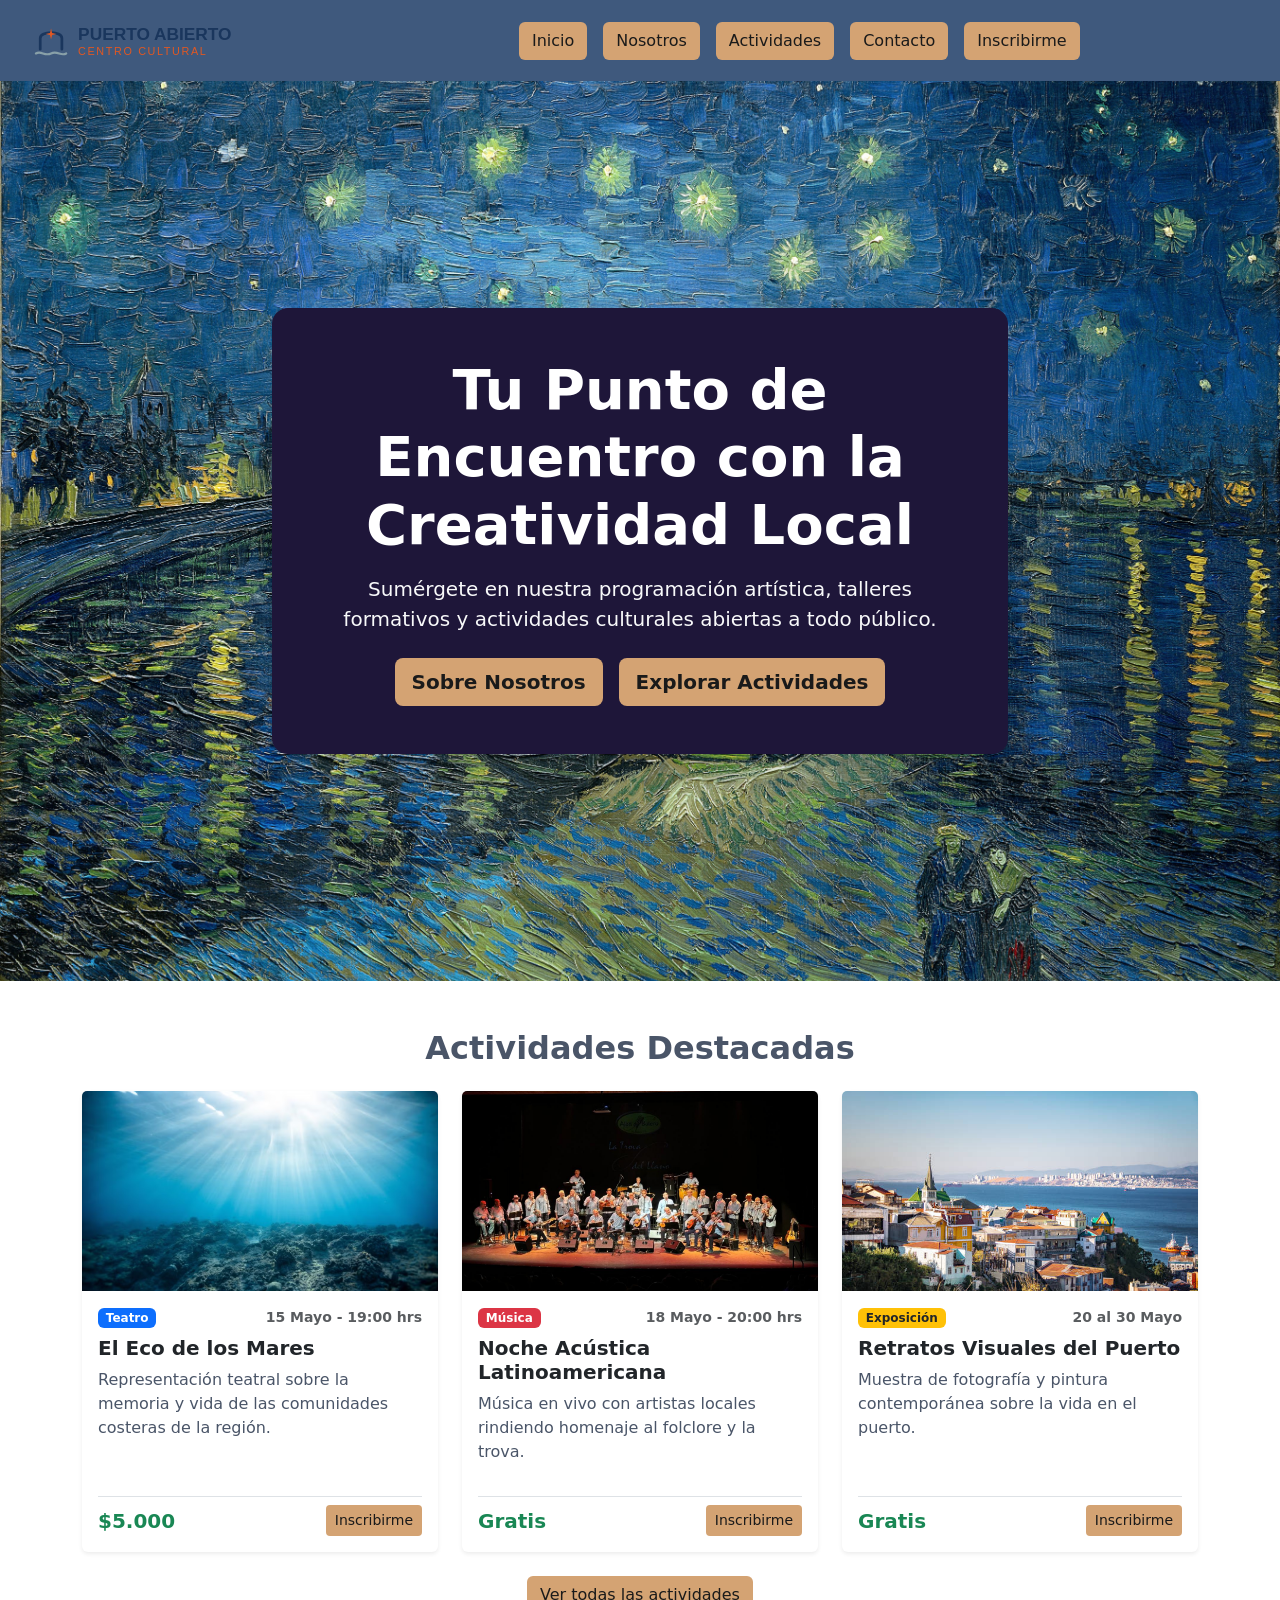
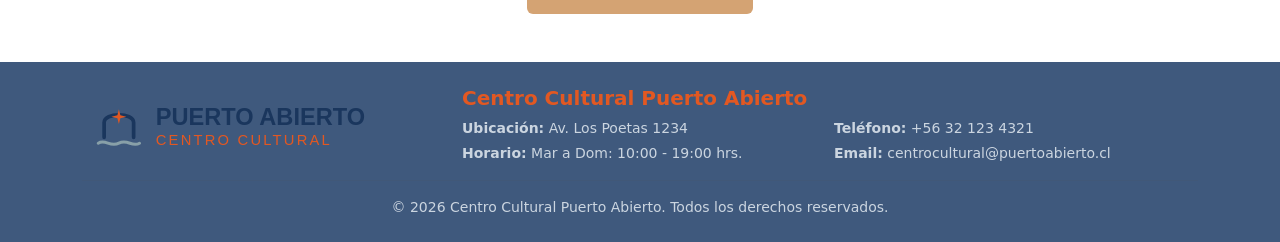
==== index.html @ 4dad13dc "Add files via upload" ====
<!DOCTYPE html>
<html lang="es">
<head>
    <meta charset="UTF-8">
    <meta name="viewport" content="width=device-width, initial-scale=1.0">
    <title>Centro Cultural Puerto Abierto</title>
    
    <link rel="stylesheet" href="css/bootstrap.css">
    <link rel="stylesheet" href="css/estilos.css">
    
    <link rel="preconnect" href="https://fonts.googleapis.com">
    <link rel="preconnect" href="https://fonts.gstatic.com" crossorigin>
    <link href="https://fonts.googleapis.com/css2?family=Montserrat:wght@400;700&family=Raleway:wght@400;600;700&display=swap" rel="stylesheet">
</head>
<body>

    <!-- HEADER -->
    <header class="header-custom sticky-top">
        <nav class="navbar navbar-expand-lg py-2">
            <div class="container-fluid px-lg-4">
                
                <a class="navbar-brand" href="index.html">
                    <img src="images/icon.svg" alt="Logo Puerto Abierto" height="55">
                </a>

                <button class="navbar-toggler bg-light" type="button" data-bs-toggle="collapse" data-bs-target="#menuNavegacion">
                    <span class="navbar-toggler-icon"></span>
                </button>

                <div class="collapse navbar-collapse justify-content-center mt-3 mt-lg-0" id="menuNavegacion">
                    <div class="navbar-nav gap-2 gap-lg-3 text-center">
                        <a class="btn btn-gold" href="index.html">Inicio</a>
                        <a class="btn btn-gold" href="nosotros.html">Nosotros</a>
                        <a class="btn btn-gold" href="actividades.html">Actividades</a>
                        <a class="btn btn-gold" href="contacto.html">Contacto</a>
                        <a class="btn btn-gold" href="inscripcion.html">Inscribirme</a>
                    </div>
                </div>

            </div>
        </nav>
    </header>

    <!-- MAIN -->
    <main>
        <section id="inicio" class="hero-section min-vh-100 d-flex align-items-center justify-content-center text-center py-5">            
            <div class="container z-1">
                <div class="row justify-content-center">
                    <div class="col-12 col-lg-10 col-xl-8">
                        <div class="hero-card p-4 p-md-5 rounded-4 shadow-lg">
                            <h1 class="display-4 fw-bold text-white mb-3">
                                Tu Punto de Encuentro con la Creatividad Local
                            </h1>
                            <p class="fs-5 text-light mb-4">
                                Sumérgete en nuestra programación artística, talleres formativos y actividades culturales abiertas a todo público.
                            </p>
                            
                            <!-- Contenedor Flex para separar los botones en móvil y ordenarlos en escritorio -->
                            <div class="d-flex flex-column flex-sm-row justify-content-center gap-3">
                                <a class="btn btn-gold btn-lg fw-semibold" href="nosotros.html"> Sobre Nosotros</a>
                                <a class="btn btn-gold btn-lg fw-semibold" href="actividades.html">Explorar Actividades</a>
                            </div>
                        </div>
                    </div>
                </div>
            </div>
        </section>

        <section id="actividades-destacadas" class="py-5 secondary-background">
            <div class="container">
                <h2 class="text-center secondary-text fw-bold mb-4">Actividades Destacadas</h2>
                
                <div class="row g-4">

                    <div class="col-12 col-md-6 col-lg-4">
                        <div class="card h-100 shadow-sm border-0">
                            <img src="images/ecos.jpg" class="card-img-top" alt="Obra El Eco de los Mares" style="height: 200px; object-fit: cover;">
                            <div class="card-body d-flex flex-column">
                                <div class="d-flex justify-content-between align-items-center mb-2">
                                    <span class="badge bg-primary">Teatro</span>
                                    <small class="text-muted fw-bold">15 Mayo - 19:00 hrs</small>
                                </div>
                                <h5 class="card-title fw-bold">El Eco de los Mares</h5>
                                <p class="card-text secondary-text flex-grow-1">Representación teatral sobre la memoria y vida de las comunidades costeras de la región.</p>
                                <div class="d-flex justify-content-between align-items-center mt-3 pt-2 border-top">
                                    <span class="fw-bold text-success fs-5">$5.000</span>
                                    <a href="inscripcion.html" class="btn btn-gold btn-sm">Inscribirme</a>
                                </div>
                            </div>
                        </div>
                    </div>

                    <div class="col-12 col-md-6 col-lg-4">
                        <div class="card h-100 shadow-sm border-0">
                            <img src="images/acustica.jpeg" class="card-img-top" alt="Concierto Acústico" style="height: 200px; object-fit: cover;">
                            <div class="card-body d-flex flex-column">
                                <div class="d-flex justify-content-between align-items-center mb-2">
                                    <span class="badge bg-danger">Música</span>
                                    <small class="text-muted fw-bold">18 Mayo - 20:00 hrs</small>
                                </div>
                                <h5 class="card-title fw-bold">Noche Acústica Latinoamericana</h5>
                                <p class="card-text secondary-text flex-grow-1">Música en vivo con artistas locales rindiendo homenaje al folclore y la trova.</p>
                                <div class="d-flex justify-content-between align-items-center mt-3 pt-2 border-top">
                                    <span class="fw-bold text-success fs-5">Gratis</span>
                                    <a href="inscripcion.html" class="btn btn-gold btn-sm">Inscribirme</a>
                                </div>
                            </div>
                        </div>
                    </div>

                    <div class="col-12 col-md-6 col-lg-4">
                        <div class="card h-100 shadow-sm border-0">
                            <img src="images/puerto.jpg" class="card-img-top" alt="Exposición Retratos Visuales" style="height: 200px; object-fit: cover;">
                            <div class="card-body d-flex flex-column">
                                <div class="d-flex justify-content-between align-items-center mb-2">
                                    <span class="badge bg-warning text-dark">Exposición</span>
                                    <small class="text-muted fw-bold">20 al 30 Mayo</small>
                                </div>
                                <h5 class="card-title fw-bold">Retratos Visuales del Puerto</h5>
                                <p class="card-text secondary-text flex-grow-1">Muestra de fotografía y pintura contemporánea sobre la vida en el puerto.</p>
                                <div class="d-flex justify-content-between align-items-center mt-3 pt-2 border-top">
                                    <span class="fw-bold text-success fs-5">Gratis</span>
                                    <a href="inscripcion.html" class="btn btn-gold btn-sm">Inscribirme</a>
                                </div>
                            </div>
                        </div>
                    </div>

                </div>

                <div class="text-center mt-4">
                    <a href="actividades.html" class="btn btn-gold">Ver todas las actividades</a>
                </div>
            </div>
        </section>
    </main>

    <!-- FOOTER -->
    <footer id="contacto" class="footer-custom py-4">
        <div class="container">
            <div class="row align-items-center text-center text-md-start gy-3">
                <div class="col-12 col-md-4 text-center">
                    <img src="images/icon.svg" alt="Logo Centro Cultural Puerto Abierto" class="footer-logo">
                </div>

                <div class="col-12 col-md-8">
                    <h5 class="fw-bold mb-2">Centro Cultural Puerto Abierto</h5>
                    <div class="row g-2 text-muted-custom small">
                        <div class="col-12 col-sm-6">
                            <p class="mb-1"><strong>Ubicación:</strong> Av. Los Poetas 1234</p>
                            <p class="mb-0"><strong>Horario:</strong> Mar a Dom: 10:00 - 19:00 hrs.</p>
                        </div>
                        <div class="col-12 col-sm-6">
                            <p class="mb-1"><strong>Teléfono:</strong> +56 32 123 4321</p>
                            <p class="mb-0"><strong>Email:</strong> centrocultural@puertoabierto.cl</p>
                        </div>
                    </div>
                </div>
            </div>

            <hr class="my-3 footer-divider">

            <div class="text-center">
                <p class="mb-0 small text-muted-custom">© 2026 Centro Cultural Puerto Abierto. Todos los derechos reservados.</p>
            </div>
        </div>
    </footer>

    <script src="https://cdn.jsdelivr.net/npm/@popperjs/core@2.11.8/dist/umd/popper.min.js" crossorigin="anonymous"></script>
    <script src="https://cdn.jsdelivr.net/npm/bootstrap@5.3.8/dist/js/bootstrap.min.js" crossorigin="anonymous"></script>
</body>
</html>
---- css/estilos.css ----
#inicio {
  background-image: url('../images/Starry_Night_Over_the_Rhone.jpg');
  background-size: cover;
  background-position: center;
  background-repeat: no-repeat;
}

.montserrat-letters {
  font-family: "Montserrat", sans-serif;
  font-optical-sizing: auto;
  font-weight: 400;
  font-style: normal;
}

.raleway-letters {
  font-family: "Raleway", sans-serif;
  font-optical-sizing: auto;
  font-weight: 400;
  font-style: normal;
}

.main-color{
    color:#1A365D;
}

.text-gold{
    color:#D4AF37;
}

.background-gold{
    background-color: #D4AF37;
}

.accent-color{
    color:#E25822;
}

.main-background{
    color:#F7F5F0;
}

.secondary-background{
    color:#88A0A8;
}

.secondary-text{
    color:#4A5568;
}

.header-custom {
    background-color: #3f597d; 
}

.footer-custom {
    background-color: #3f597d; 
    color: #F7F5F0; 
}

.footer-logo {
    height: 75px;
    width: auto;
}

.text-muted-custom {
    color: #CBD5E0; 
}

.footer-custom h5 {
    color: #E25822; 
}

.footer-divider {
    border-color: #4A5568;
}

.btn-header{
    color:white;
    text-decoration: none;
}

.btn-header:hover{
    color:#E25822;
    opacity:1;
}

.btn-interactive{
    background-color: #D4AF37;
    color:white;
}

.btn-interactive:hover{
    background-color: #b3932b;
    color:white;
    opacity:1;
}

.hero-card {
    background: #1e1639;
}

/* Botón cálido que resalta sobre la noche estrellada */
.btn-gold {
    background-color: #d4a373;
    color: #1a1a1a;
}

.btn-gold:hover {
    background-color: #997b2f;
    color: #000;
}
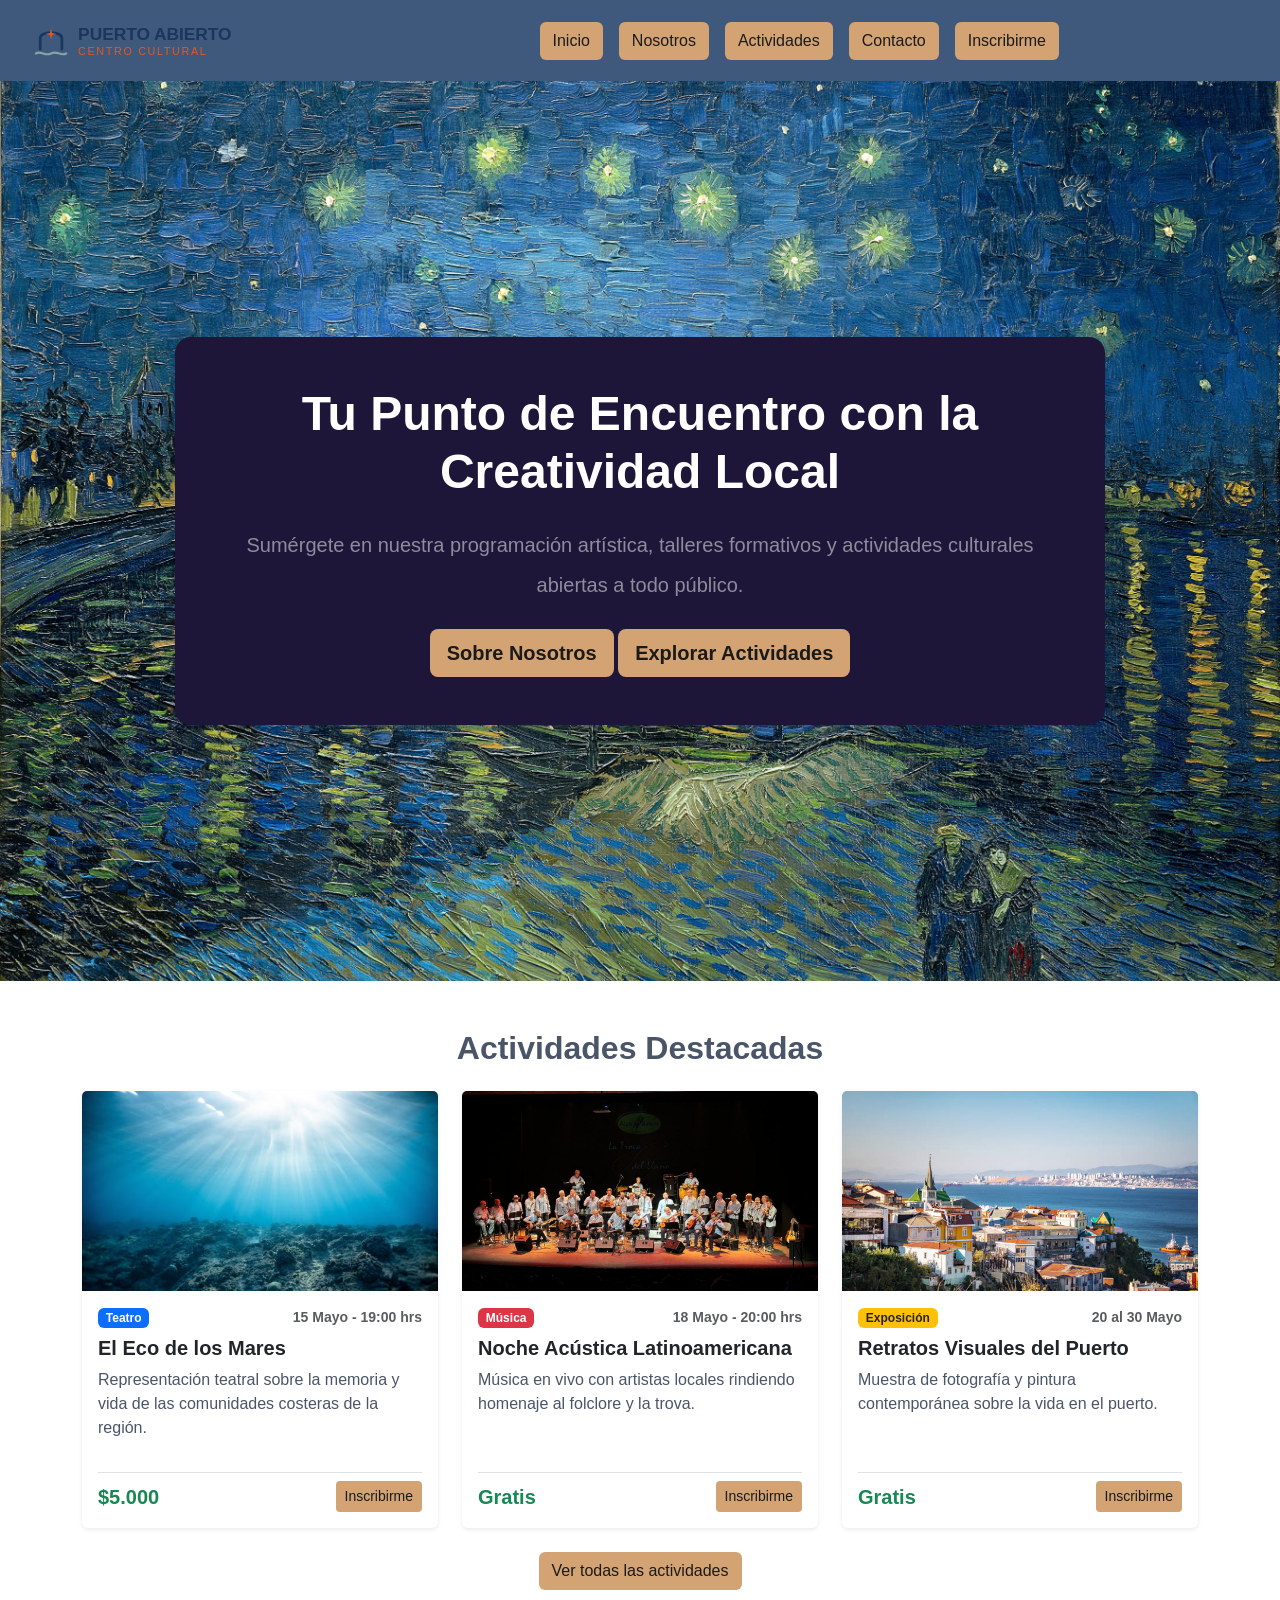
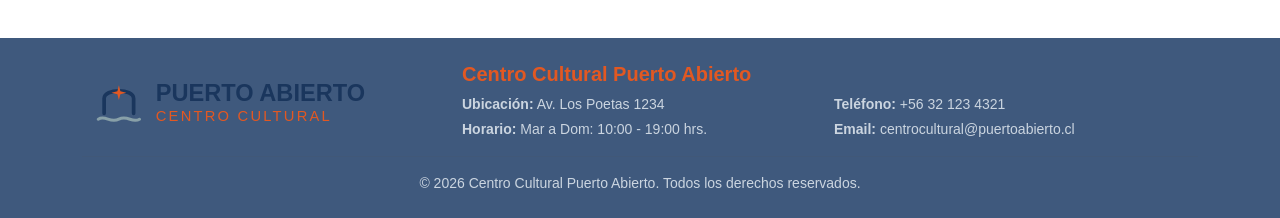
==== commit 13f48120: "Add files via upload" ====
--- a/index.html
+++ b/index.html
@@ -42,26 +42,16 @@
     </header>
 
     <!-- MAIN -->
-    <main>
-        <section id="inicio" class="hero-section min-vh-100 d-flex align-items-center justify-content-center text-center py-5">            
-            <div class="container z-1">
-                <div class="row justify-content-center">
-                    <div class="col-12 col-lg-10 col-xl-8">
-                        <div class="hero-card p-4 p-md-5 rounded-4 shadow-lg">
-                            <h1 class="display-4 fw-bold text-white mb-3">
-                                Tu Punto de Encuentro con la Creatividad Local
-                            </h1>
-                            <p class="fs-5 text-light mb-4">
-                                Sumérgete en nuestra programación artística, talleres formativos y actividades culturales abiertas a todo público.
-                            </p>
-                            
-                            <!-- Contenedor Flex para separar los botones en móvil y ordenarlos en escritorio -->
-                            <div class="d-flex flex-column flex-sm-row justify-content-center gap-3">
-                                <a class="btn btn-gold btn-lg fw-semibold" href="nosotros.html"> Sobre Nosotros</a>
-                                <a class="btn btn-gold btn-lg fw-semibold" href="actividades.html">Explorar Actividades</a>
-                            </div>
-                        </div>
-                    </div>
+
+
+    <main class="flex-grow-1">
+        <section id="inicio" class="hero-section min-vh-100 d-flex align-items-center py-5">          
+            <div class="container position-relative z-1 d-flex justify-content-center">
+                <div class="col-12 col-lg-10 hero-card p-4 p-md-5 rounded-4 shadow-lg text-center">
+                    <h1 class="display-5 fw-bold text-white mb-4">Tu Punto de Encuentro con la Creatividad Local</h1>
+                    <p class="text-white-50 fs-5 lh-lg mb-4">Sumérgete en nuestra programación artística, talleres formativos y actividades culturales abiertas a todo público.</p>
+                    <a class="btn btn-gold btn-lg fw-semibold" href="nosotros.html"> Sobre Nosotros</a>
+                    <a class="btn btn-gold btn-lg fw-semibold" href="actividades.html">Explorar Actividades</a>
                 </div>
             </div>
         </section>
--- a/css/estilos.css
+++ b/css/estilos.css
@@ -10,6 +10,13 @@
   font-optical-sizing: auto;
   font-weight: 400;
   font-style: normal;
+}
+
+body {
+    font-family: "Raleway", sans-serif;
+}
+h1, h2, h3, h4, h5, h6 {
+    font-family: "Montserrat", sans-serif;
 }
 
 .raleway-letters {
@@ -98,7 +105,6 @@
     background: #1e1639;
 }
 
-/* Botón cálido que resalta sobre la noche estrellada */
 .btn-gold {
     background-color: #d4a373;
     color: #1a1a1a;
